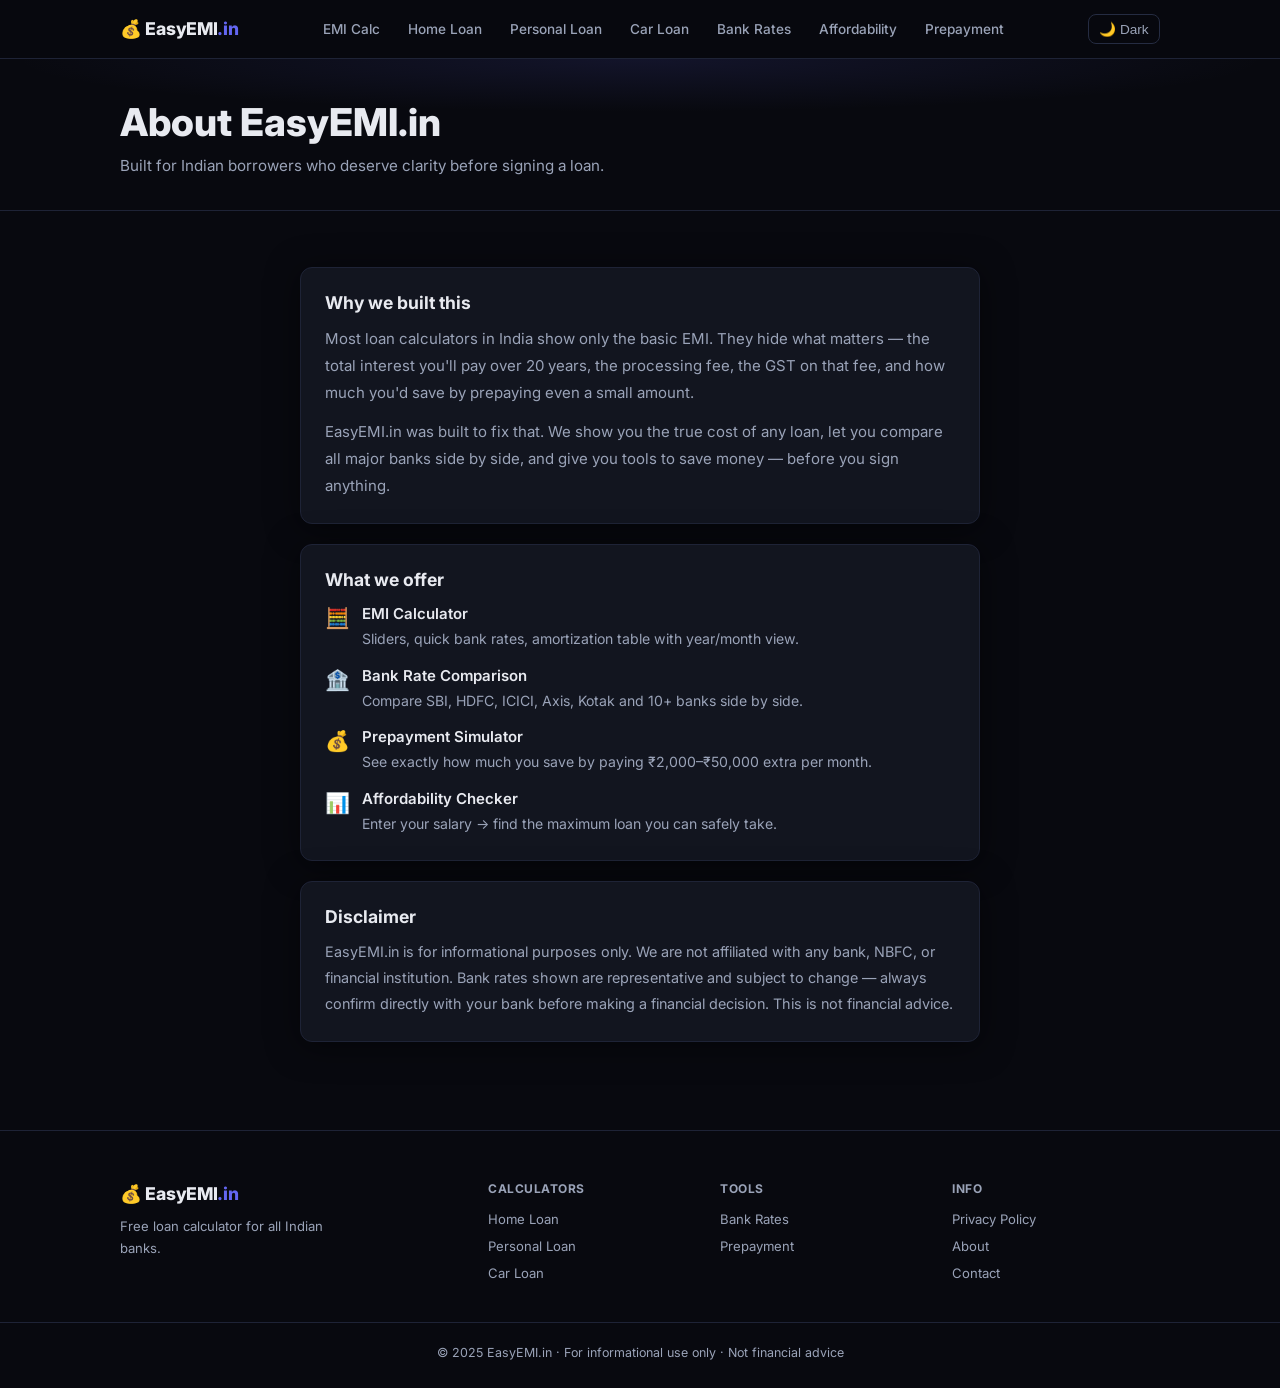
==== emi-site/about.html @ eaaf443a "Initial commit: Loan & EMI Calculator web project" ====
<!DOCTYPE html>
<html lang="en" data-theme="dark">
<head>
  <meta charset="UTF-8"/><meta name="viewport" content="width=device-width, initial-scale=1.0"/>
  <title>About EasyEMI.in – Free Loan EMI Calculator India</title>
  <meta name="description" content="About EasyEMI.in — India's most complete free loan EMI calculator. Compare all bank rates, calculate prepayment savings and check loan affordability."/>
  <link rel="preconnect" href="https://fonts.googleapis.com"/>
  <link href="https://fonts.googleapis.com/css2?family=Inter:wght@400;500;600;700;800&family=JetBrains+Mono:wght@500;600&display=swap" rel="stylesheet"/>
  <link rel="stylesheet" href="style.css"/>
</head>
<body>
<header class="header">
  <div class="container header-inner">
    <a href="index.html" class="logo">💰 EasyEMI<span>.in</span></a>
    <nav class="nav" id="nav">
      <a href="index.html">EMI Calc</a>
      <a href="pages/home-loan.html">Home Loan</a>
      <a href="pages/personal-loan.html">Personal Loan</a>
      <a href="pages/car-loan.html">Car Loan</a>
      <a href="pages/bank-compare.html">Bank Rates</a>
      <a href="pages/affordability.html">Affordability</a>
      <a href="pages/prepayment.html">Prepayment</a>
    </nav>
    <div class="header-right"><button class="theme-toggle" id="themeToggle" onclick="toggleTheme()">🌙 Dark</button><button class="hamburger" id="hamburger">☰</button></div>
  </div>
</header>

<div class="page-hero">
  <div class="container">
    <h1>About EasyEMI.in</h1>
    <p>Built for Indian borrowers who deserve clarity before signing a loan.</p>
  </div>
</div>

<section class="section">
  <div class="container" style="max-width:720px">

    <div class="card" style="margin-bottom:1.25rem">
      <h2 style="font-size:1.1rem;font-weight:700;margin-bottom:.75rem">Why we built this</h2>
      <p style="color:var(--text2);line-height:1.8">Most loan calculators in India show only the basic EMI. They hide what matters — the total interest you'll pay over 20 years, the processing fee, the GST on that fee, and how much you'd save by prepaying even a small amount.</p>
      <p style="color:var(--text2);line-height:1.8;margin-top:.75rem">EasyEMI.in was built to fix that. We show you the true cost of any loan, let you compare all major banks side by side, and give you tools to save money — before you sign anything.</p>
    </div>

    <div class="card" style="margin-bottom:1.25rem">
      <h2 style="font-size:1.1rem;font-weight:700;margin-bottom:.75rem">What we offer</h2>
      <div style="display:flex;flex-direction:column;gap:.75rem;margin-top:.5rem">
        <div style="display:flex;gap:.75rem;align-items:flex-start">
          <span style="font-size:1.25rem">🧮</span>
          <div><strong>EMI Calculator</strong><br/><span style="color:var(--text2);font-size:.88rem">Sliders, quick bank rates, amortization table with year/month view.</span></div>
        </div>
        <div style="display:flex;gap:.75rem;align-items:flex-start">
          <span style="font-size:1.25rem">🏦</span>
          <div><strong>Bank Rate Comparison</strong><br/><span style="color:var(--text2);font-size:.88rem">Compare SBI, HDFC, ICICI, Axis, Kotak and 10+ banks side by side.</span></div>
        </div>
        <div style="display:flex;gap:.75rem;align-items:flex-start">
          <span style="font-size:1.25rem">💰</span>
          <div><strong>Prepayment Simulator</strong><br/><span style="color:var(--text2);font-size:.88rem">See exactly how much you save by paying ₹2,000–₹50,000 extra per month.</span></div>
        </div>
        <div style="display:flex;gap:.75rem;align-items:flex-start">
          <span style="font-size:1.25rem">📊</span>
          <div><strong>Affordability Checker</strong><br/><span style="color:var(--text2);font-size:.88rem">Enter your salary → find the maximum loan you can safely take.</span></div>
        </div>
      </div>
    </div>

    <div class="card">
      <h2 style="font-size:1.1rem;font-weight:700;margin-bottom:.75rem">Disclaimer</h2>
      <p style="color:var(--text2);line-height:1.8;font-size:.9rem">EasyEMI.in is for informational purposes only. We are not affiliated with any bank, NBFC, or financial institution. Bank rates shown are representative and subject to change — always confirm directly with your bank before making a financial decision. This is not financial advice.</p>
    </div>

  </div>
</section>

<footer class="footer">
  <div class="container footer-inner">
    <div class="footer-brand"><div class="logo">💰 EasyEMI<span>.in</span></div><p>Free loan calculator for all Indian banks.</p></div>
    <div class="footer-links">
      <div class="fl-col"><div class="fl-title">Calculators</div><a href="pages/home-loan.html">Home Loan</a><a href="pages/personal-loan.html">Personal Loan</a><a href="pages/car-loan.html">Car Loan</a></div>
      <div class="fl-col"><div class="fl-title">Tools</div><a href="pages/bank-compare.html">Bank Rates</a><a href="pages/prepayment.html">Prepayment</a></div>
      <div class="fl-col"><div class="fl-title">Info</div><a href="privacy.html">Privacy Policy</a><a href="about.html">About</a><a href="contact.html">Contact</a></div>
    </div>
  </div>
  <div class="footer-bottom"><p>© 2025 EasyEMI.in · For informational use only · Not financial advice</p></div>
</footer>
<script>document.getElementById('hamburger')?.addEventListener('click',()=>document.getElementById('nav')?.classList.toggle('open'));</script>
<script>
function toggleTheme(){const h=document.documentElement,b=document.getElementById("themeToggle");const d=h.getAttribute("data-theme")==="dark";h.setAttribute("data-theme",d?"light":"dark");if(b)b.textContent=d?"🌙 Dark":"☀️ Light";localStorage.setItem("theme",d?"light":"dark");}
(function(){const s=localStorage.getItem("theme")||"dark";document.documentElement.setAttribute("data-theme",s);const b=document.getElementById("themeToggle");if(b)b.textContent=s==="dark"?"🌙 Dark":"☀️ Light";})();
</script>
</body>
</html>
---- emi-site/style.css ----
/* ===== THEME TOKENS ===== */
:root {
  --accent:#6366f1;--accent2:#8b5cf6;--green:#10b981;--red:#f43f5e;--amber:#f59e0b;
  --mono:'JetBrains Mono',monospace;--font:'Inter',sans-serif;--r:12px;--r2:8px;
}
[data-theme="dark"]{
  --bg:#08090f;--bg2:#0e1018;--card:#12151f;--card2:#181c28;
  --border:#1e2336;--border2:#252c42;--text:#e8eaf0;--text2:#9aa3b8;
  --sh:0 4px 32px rgba(0,0,0,.5);--donut-hole:#12151f;
}
[data-theme="light"]{
  --bg:#f5f6fa;--bg2:#eef0f7;--card:#ffffff;--card2:#f0f2fb;
  --border:#dde1f0;--border2:#c8cee8;--text:#0f1117;--text2:#5a6282;
  --sh:0 4px 24px rgba(99,102,241,.08);--donut-hole:#ffffff;
}

/* ===== RESET ===== */
*,*::before,*::after{box-sizing:border-box;margin:0;padding:0}
html{scroll-behavior:smooth}
body{font-family:var(--font);background:var(--bg);color:var(--text);font-size:15px;line-height:1.65;-webkit-font-smoothing:antialiased;transition:background .2s,color .2s}
a{color:var(--accent);text-decoration:none}
a:hover{text-decoration:underline}
h1,h2,h3{line-height:1.2}
strong{font-weight:600}

/* ===== LAYOUT ===== */
.container{max-width:1080px;margin:0 auto;padding:0 1.25rem}
.section{padding:3.5rem 0}
.sh{font-size:1.6rem;font-weight:700;margin-bottom:1.75rem;background:linear-gradient(135deg,var(--text) 30%,var(--accent));-webkit-background-clip:text;-webkit-text-fill-color:transparent;background-clip:text}
.section-header{display:flex;align-items:center;justify-content:space-between;margin-bottom:1.25rem;flex-wrap:wrap;gap:.75rem}
.section-header h2{font-size:1.4rem;font-weight:700}

/* ===== HEADER ===== */
.header{position:sticky;top:0;z-index:200;background:rgba(8,9,15,.93);backdrop-filter:blur(16px);border-bottom:1px solid var(--border)}
[data-theme="light"] .header{background:rgba(245,246,250,.95)}
.header-inner{display:flex;align-items:center;justify-content:space-between;height:58px;gap:1rem}
.logo{font-size:1.1rem;font-weight:800;color:var(--text);letter-spacing:-.3px}
.logo span{color:var(--accent)}
.nav{display:flex;gap:.25rem}
.nav a{padding:.4rem .75rem;border-radius:var(--r2);font-size:.85rem;font-weight:500;color:var(--text2);transition:all .2s}
.nav a:hover,.nav a.active{background:rgba(99,102,241,.15);color:var(--accent);text-decoration:none}
.header-right{display:flex;align-items:center;gap:.5rem}
.hamburger{display:none;background:none;border:1px solid var(--border2);color:var(--text);padding:.35rem .6rem;border-radius:var(--r2);cursor:pointer;font-size:1rem}

/* THEME TOGGLE */
.theme-toggle{background:none;border:1px solid var(--border2);color:var(--text2);padding:.35rem .65rem;border-radius:var(--r2);cursor:pointer;font-size:.85rem;transition:all .2s;display:flex;align-items:center;gap:.35rem;white-space:nowrap}
.theme-toggle:hover{border-color:var(--accent);color:var(--accent)}

@media(max-width:820px){
  .nav{display:none;position:absolute;top:58px;left:0;right:0;background:var(--bg2);border-bottom:1px solid var(--border);flex-direction:column;padding:.75rem 1rem;gap:.25rem}
  .nav.open{display:flex}
  .hamburger{display:block}
}

/* ===== HERO ===== */
.hero{padding:3.5rem 0 2.5rem;text-align:center;background:radial-gradient(ellipse 80% 60% at 50% -10%,rgba(99,102,241,.18) 0%,transparent 65%)}
.hero-badge{display:inline-block;background:rgba(99,102,241,.15);border:1px solid rgba(99,102,241,.3);color:var(--accent);font-size:.78rem;font-weight:600;padding:.3rem .85rem;border-radius:99px;margin-bottom:1rem;letter-spacing:.5px}
.hero h1{font-size:clamp(2rem,5vw,3.2rem);font-weight:800;letter-spacing:-.5px;margin-bottom:.75rem}
.hero-sub{color:var(--text2);font-size:1.05rem;max-width:560px;margin:0 auto 1.75rem}
.hero-stats{display:flex;justify-content:center;gap:2.5rem;flex-wrap:wrap}
.stat{display:flex;flex-direction:column;align-items:center}
.stat-n{font-size:1.6rem;font-weight:800;background:linear-gradient(135deg,var(--accent),var(--accent2));-webkit-background-clip:text;-webkit-text-fill-color:transparent;background-clip:text}
.stat-l{font-size:.78rem;color:var(--text2)}

/* ===== AD SLOTS ===== */
/* 
  AD SIZE STRATEGY:
  - Leaderboard 728×90  → top of page (highest viewability, best CPM)
  - Large Rectangle 336×280 → mid-content (best CTR of all sizes per Google)
  - Half Page 300×600   → sidebar / between sections (premium, 2x CPM)
  - Mobile Banner 320×50 → mobile top (swap leaderboard on small screens)
  All set to responsive so Google auto-picks best fitting unit.
*/
.ad-slot{background:var(--card);border:1px dashed var(--border2);border-radius:var(--r);text-align:center;color:var(--text2);font-size:.75rem;display:flex;align-items:center;justify-content:center;margin:1.5rem 0;overflow:hidden;position:relative}
.ad-slot::before{content:attr(data-label);position:absolute;top:4px;left:8px;font-size:.65rem;opacity:.5;text-transform:uppercase;letter-spacing:.4px}

/* Leaderboard – page top, high CPM */
.ad-leaderboard{min-height:90px;max-width:728px;margin-left:auto;margin-right:auto}
@media(max-width:768px){.ad-leaderboard{min-height:50px}} /* auto-swaps to mobile banner */

/* Large Rectangle – mid content, best CTR */
.ad-rect{min-height:280px;max-width:336px;margin-left:auto;margin-right:auto}

/* Half Page – between sections, premium */
.ad-half{min-height:600px;max-width:300px;margin-left:auto;margin-right:auto}

/* Banner – lightweight, low interrupt */
.ad-banner{min-height:90px;}

/* ===== CARD ===== */
.card{background:var(--card);border:1px solid var(--border);border-radius:var(--r);padding:1.5rem;box-shadow:var(--sh)}

/* ===== CALCULATOR ===== */
.calc-wrap{display:grid;grid-template-columns:1fr 1fr;gap:1.5rem;align-items:start}
@media(max-width:760px){.calc-wrap{grid-template-columns:1fr}}

/* TABS */
.card-tabs{display:flex;gap:.5rem;margin-bottom:1.5rem;flex-wrap:wrap}
.tab{flex:1;min-width:70px;padding:.45rem .5rem;border:1px solid var(--border2);border-radius:var(--r2);background:transparent;color:var(--text2);font-size:.82rem;font-weight:500;cursor:pointer;transition:all .2s;font-family:var(--font)}
.tab:hover{border-color:var(--accent);color:var(--accent)}
.tab.active{background:rgba(99,102,241,.18);border-color:var(--accent);color:var(--accent);font-weight:600}

/* FIELDS */
.field{margin-bottom:1.25rem}
.field-header{display:flex;justify-content:space-between;align-items:center;margin-bottom:.5rem}
.field-header label{font-size:.8rem;font-weight:600;color:var(--text2);text-transform:uppercase;letter-spacing:.4px}
.field-val{font-family:var(--mono);font-size:.95rem;font-weight:600;color:var(--text);background:rgba(99,102,241,.1);padding:.2rem .6rem;border-radius:6px}
input[type=range]{width:100%;accent-color:var(--accent);height:4px;cursor:pointer;margin:.25rem 0}
.range-ends{display:flex;justify-content:space-between;font-size:.72rem;color:var(--text2);margin-bottom:.4rem}
input[type=number]{width:100%;background:var(--bg2);border:1px solid var(--border2);border-radius:var(--r2);color:var(--text);padding:.55rem .85rem;font-size:.95rem;font-weight:600;font-family:var(--mono);transition:border-color .2s;margin-top:.3rem}
input[type=number]:focus{outline:none;border-color:var(--accent)}
.tenure-toggle{display:flex;gap:.5rem;margin:.5rem 0 .3rem}
.ttog{padding:.3rem .75rem;border:1px solid var(--border2);border-radius:var(--r2);background:transparent;color:var(--text2);font-size:.8rem;cursor:pointer;font-family:var(--font);transition:all .2s}
.ttog.active{background:rgba(99,102,241,.18);border-color:var(--accent);color:var(--accent)}

/* QUICK RATES */
.quick-rates{margin-top:1rem;padding-top:1rem;border-top:1px solid var(--border)}
.qr-label{font-size:.75rem;color:var(--text2);margin-bottom:.5rem;font-weight:600;text-transform:uppercase;letter-spacing:.4px}
.qr-chips{display:flex;flex-wrap:wrap;gap:.4rem}
.chip{padding:.28rem .7rem;background:var(--bg2);border:1px solid var(--border2);border-radius:99px;font-size:.75rem;font-weight:600;cursor:pointer;color:var(--text2);transition:all .18s}
.chip:hover{border-color:var(--accent);color:var(--accent);background:rgba(99,102,241,.1)}

/* RESULTS */
.result-card{display:flex;flex-direction:column;gap:1.25rem}
.emi-hero{text-align:center;padding:.5rem 0}
.emi-label{font-size:.78rem;color:var(--text2);text-transform:uppercase;letter-spacing:.5px;margin-bottom:.4rem}
.emi-val{font-family:var(--mono);font-size:2.4rem;font-weight:700;background:linear-gradient(135deg,var(--accent),var(--accent2));-webkit-background-clip:text;-webkit-text-fill-color:transparent;background-clip:text;line-height:1}

/* DONUT */
.donut-row{display:flex;align-items:center;justify-content:center;gap:1.5rem;flex-wrap:wrap}
.donut-legend{display:flex;flex-direction:column;gap:.6rem}
.dl-item{display:flex;align-items:center;gap:.5rem;font-size:.82rem;color:var(--text2)}
.dl-item strong{font-family:var(--mono);color:var(--text);margin-left:auto;min-width:80px;text-align:right}
.dl-dot{width:10px;height:10px;border-radius:50%;flex-shrink:0}

/* RESULT GRID */
.res-grid{display:grid;grid-template-columns:1fr 1fr;gap:.75rem}
.res-box{background:var(--bg2);border:1px solid var(--border);border-radius:var(--r2);padding:.85rem 1rem}
.res-box.highlight{background:rgba(99,102,241,.1);border-color:rgba(99,102,241,.35)}
.rb-label{font-size:.72rem;color:var(--text2);text-transform:uppercase;letter-spacing:.4px;margin-bottom:.25rem}
.rb-val{font-family:var(--mono);font-size:.95rem;font-weight:700}
.rb-val.red{color:var(--red)}
.rb-val.amber{color:var(--amber)}

/* INSIGHT */
.insight-box{background:rgba(16,185,129,.08);border:1px solid rgba(16,185,129,.25);border-radius:var(--r2);padding:.85rem 1rem;font-size:.85rem;color:var(--green);min-height:40px}

/* ACTION BTNS */
.action-btns{display:grid;grid-template-columns:1fr 1fr;gap:.75rem}
.btn-sec{padding:.6rem;border:1px solid var(--border2);border-radius:var(--r2);background:transparent;color:var(--text2);font-size:.82rem;font-weight:600;cursor:pointer;font-family:var(--font);transition:all .2s}
.btn-sec:hover{border-color:var(--accent);color:var(--accent);background:rgba(99,102,241,.08)}
.btn-pri{padding:.75rem 1.5rem;border:none;border-radius:var(--r2);background:linear-gradient(135deg,var(--accent),var(--accent2));color:#fff;font-size:.95rem;font-weight:700;cursor:pointer;font-family:var(--font);transition:opacity .2s,transform .1s;width:100%}
.btn-pri:hover{opacity:.9;transform:translateY(-1px)}

/* VIEW TOGGLE */
.view-toggle,.vtog-group{display:flex;gap:.35rem}
.vtog{padding:.35rem .85rem;border:1px solid var(--border2);border-radius:var(--r2);background:transparent;color:var(--text2);font-size:.82rem;cursor:pointer;font-family:var(--font);transition:all .18s}
.vtog.active{background:rgba(99,102,241,.18);border-color:var(--accent);color:var(--accent)}

/* TABLE */
.table-card{padding:0;overflow:hidden}
.table-scroll{overflow-x:auto}
table{width:100%;border-collapse:collapse;font-size:.85rem}
thead tr{background:var(--card2)}
th,td{padding:.7rem 1rem;text-align:right;border-bottom:1px solid var(--border)}
th{font-size:.75rem;font-weight:600;color:var(--text2);text-transform:uppercase;letter-spacing:.4px}
td:first-child,th:first-child{text-align:left}
tbody tr:hover{background:rgba(99,102,241,.04)}
tbody tr:last-child td{border-bottom:none}
.empty-msg{text-align:center;color:var(--text2);padding:2rem}
.progress-cell{width:120px}
.progress-bar-wrap{display:flex;align-items:center;gap:.5rem}
.progress-bar{height:6px;border-radius:99px;background:linear-gradient(90deg,var(--accent),var(--accent2));min-width:4px}
.progress-bg{flex:1;height:6px;background:var(--border2);border-radius:99px}

/* LOAN CARDS */
.loan-cards{display:grid;grid-template-columns:repeat(auto-fill,minmax(160px,1fr));gap:1rem}
.loan-card{background:var(--card);border:1px solid var(--border);border-radius:var(--r);padding:1.25rem 1rem;text-align:center;transition:all .25s;text-decoration:none;color:var(--text)}
.loan-card:hover{border-color:var(--accent);transform:translateY(-3px);text-decoration:none;background:var(--card2)}
.lc-icon{font-size:1.75rem;margin-bottom:.5rem}
.lc-name{font-weight:700;font-size:.9rem;margin-bottom:.3rem}
.lc-rate{font-size:.75rem;color:var(--text2)}

/* FEATURE GRID */
.feat-section{background:var(--bg2);border-top:1px solid var(--border);border-bottom:1px solid var(--border)}
.feat-grid{display:grid;grid-template-columns:repeat(auto-fill,minmax(280px,1fr));gap:1.25rem}
.feat-card{background:var(--card);border:1px solid var(--border);border-radius:var(--r);padding:1.5rem;transition:border-color .2s}
.feat-card:hover{border-color:var(--accent)}
.feat-icon{font-size:1.75rem;margin-bottom:.75rem}
.feat-card h3{font-size:1rem;font-weight:700;margin-bottom:.4rem}
.feat-card p{font-size:.85rem;color:var(--text2);line-height:1.6}

/* FAQ */
.faq{display:flex;flex-direction:column;gap:.6rem}
.faq-item{background:var(--card);border:1px solid var(--border);border-radius:var(--r);overflow:hidden}
.faq-item summary{padding:1rem 1.25rem;font-weight:600;cursor:pointer;list-style:none;display:flex;justify-content:space-between;align-items:center;font-size:.92rem}
.faq-item summary::-webkit-details-marker{display:none}
.faq-item summary::after{content:'+';font-size:1.2rem;color:var(--accent);flex-shrink:0}
.faq-item[open] summary::after{content:'−'}
.faq-item p{padding:.25rem 1.25rem 1rem;color:var(--text2);font-size:.88rem;line-height:1.7}

/* FOOTER */
.footer{border-top:1px solid var(--border);padding:3rem 0 1.5rem;margin-top:2rem}
.footer-inner{display:grid;grid-template-columns:1fr 2fr;gap:2rem;margin-bottom:2rem}
.footer-brand p{color:var(--text2);font-size:.82rem;margin-top:.5rem;max-width:240px}
.footer-links{display:grid;grid-template-columns:repeat(3,1fr);gap:1.5rem}
.fl-title{font-size:.75rem;font-weight:700;text-transform:uppercase;letter-spacing:.5px;color:var(--text2);margin-bottom:.6rem}
.fl-col a{display:block;color:var(--text2);font-size:.82rem;margin-bottom:.35rem;transition:color .2s}
.fl-col a:hover{color:var(--accent);text-decoration:none}
.footer-bottom{border-top:1px solid var(--border);padding-top:1.25rem;text-align:center}
.footer-bottom p{color:var(--text2);font-size:.78rem}
@media(max-width:640px){.footer-inner{grid-template-columns:1fr}.footer-links{grid-template-columns:1fr 1fr}}

/* PAGE HERO */
.page-hero{padding:2.5rem 0 2rem;border-bottom:1px solid var(--border);background:radial-gradient(ellipse 70% 50% at 50% 0%,rgba(99,102,241,.12) 0%,transparent 70%)}
.page-hero h1{font-size:clamp(1.6rem,4vw,2.4rem);font-weight:800;margin-bottom:.5rem}
.page-hero p{color:var(--text2);font-size:.95rem;max-width:560px}

/* COMPARE TABLE */
.cmp-table-wrap{overflow-x:auto}
.cmp-table{width:100%;border-collapse:collapse;font-size:.85rem}
.cmp-table th,.cmp-table td{padding:.75rem 1rem;border-bottom:1px solid var(--border);text-align:right}
.cmp-table th:first-child,.cmp-table td:first-child{text-align:left;font-weight:600}
.cmp-table th{background:var(--card2);font-size:.75rem;color:var(--text2);text-transform:uppercase;letter-spacing:.4px}
.cmp-table .best{color:var(--green);font-weight:700}
.cmp-table .worst{color:var(--red)}
.cmp-table .winner-row{background:rgba(16,185,129,.05)}
.bank-badge{display:inline-flex;align-items:center;gap:.35rem;font-size:.82rem}
.bank-dot{width:8px;height:8px;border-radius:50%;flex-shrink:0}

/* AFFORDABILITY */
.afford-grid{display:grid;grid-template-columns:1fr 1fr;gap:1.5rem}
@media(max-width:680px){.afford-grid{grid-template-columns:1fr}}
.meter-bar{height:20px;background:var(--border2);border-radius:99px;overflow:hidden;margin:.5rem 0}
.meter-fill{height:100%;border-radius:99px;transition:width .4s}
.meter-safe{background:linear-gradient(90deg,var(--green),#34d399)}
.meter-warn{background:linear-gradient(90deg,var(--amber),#fbbf24)}
.meter-danger{background:linear-gradient(90deg,var(--red),#fb7185)}

/* PREPAYMENT */
.pp-result{background:rgba(16,185,129,.08);border:1px solid rgba(16,185,129,.25);border-radius:var(--r);padding:1.5rem;margin-top:1rem}
.pp-big{font-family:var(--mono);font-size:2rem;font-weight:700;color:var(--green)}
.pp-sub{color:var(--text2);font-size:.85rem;margin-top:.3rem}
.pp-grid{display:grid;grid-template-columns:repeat(3,1fr);gap:.75rem;margin-top:1rem}
@media(max-width:540px){.pp-grid{grid-template-columns:1fr}}

/* BANK PAGE */
.bank-grid{display:grid;grid-template-columns:repeat(auto-fill,minmax(220px,1fr));gap:1rem}
.bank-card{background:var(--card);border:1px solid var(--border);border-radius:var(--r);padding:1.25rem;cursor:pointer;transition:all .2s}
.bank-card:hover,.bank-card.selected{border-color:var(--accent);background:rgba(99,102,241,.07)}
.bank-card.selected{border-width:2px}
.bank-name{font-weight:700;font-size:.95rem;margin-bottom:.25rem}
.bank-rate{font-family:var(--mono);font-size:1.1rem;font-weight:700;color:var(--accent)}
.bank-type{font-size:.75rem;color:var(--text2);margin-top:.2rem}

/* ANIMATIONS */
@keyframes fadeUp{from{opacity:0;transform:translateY(10px)}to{opacity:1;transform:translateY(0)}}
.result-card{animation:fadeUp .3s ease}
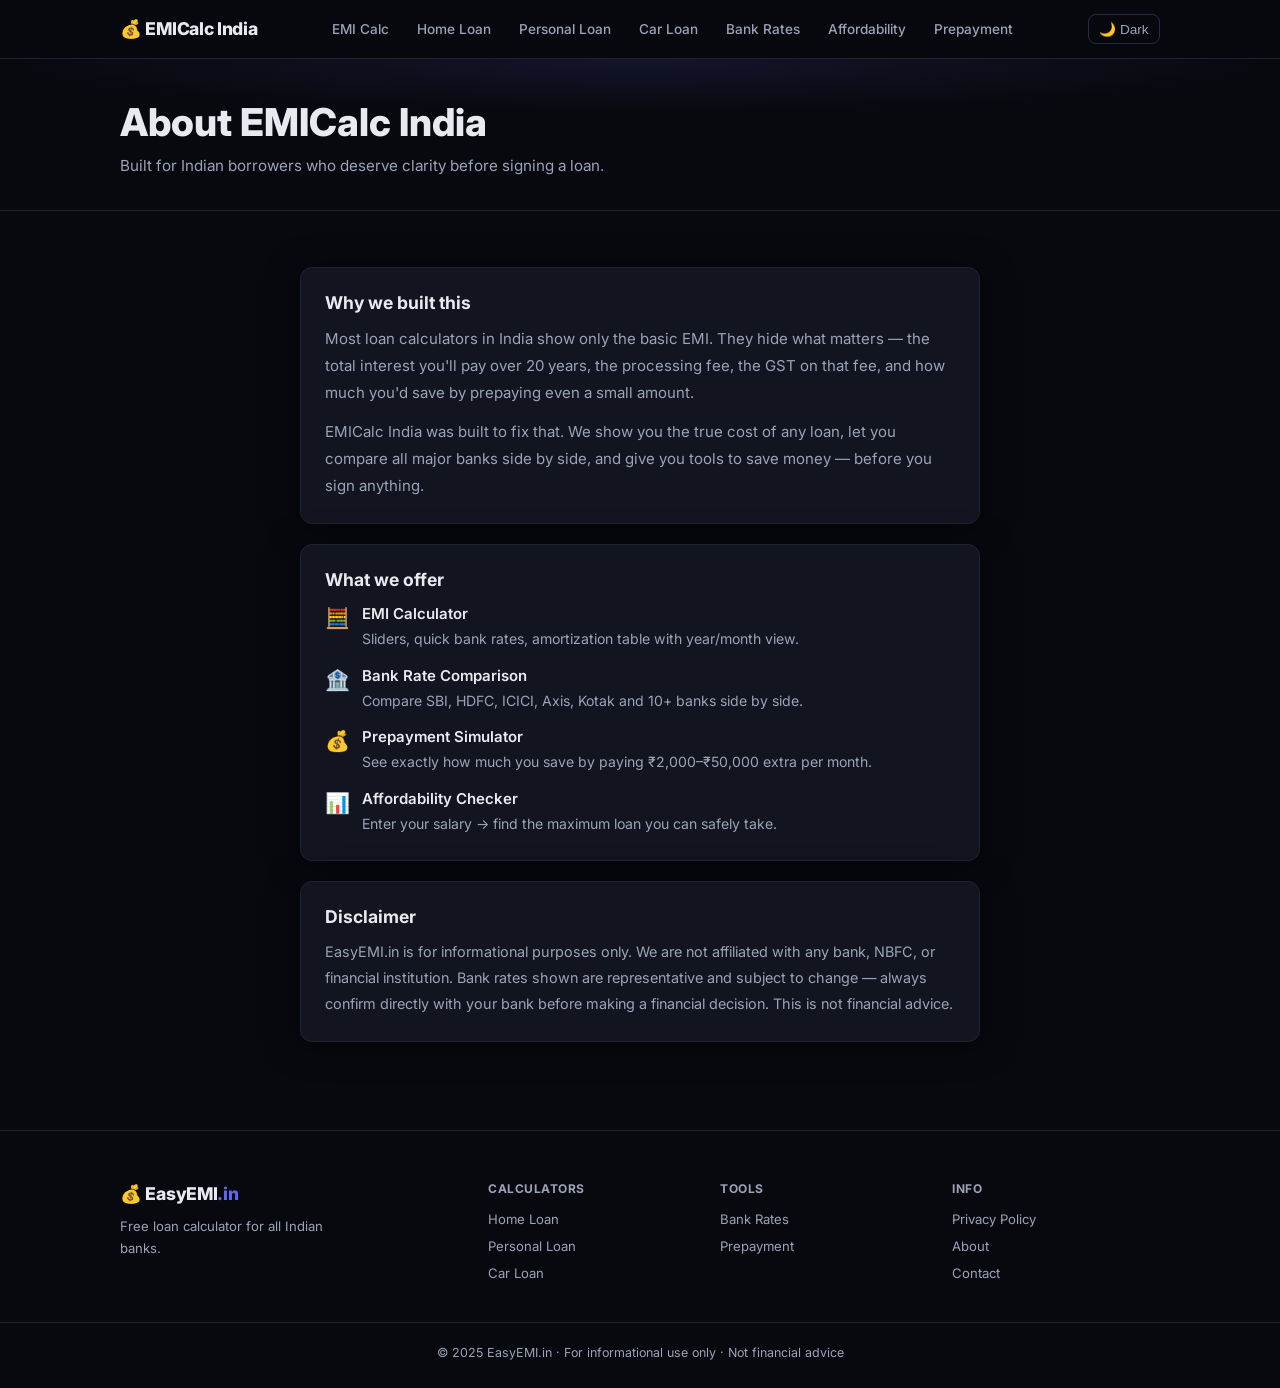
==== commit a4c63a25: "Update brand name from EasyEMI to EMICalc India and refresh titles to 2026" ====
--- a/emi-site/about.html
+++ b/emi-site/about.html
@@ -2,7 +2,7 @@
 <html lang="en" data-theme="dark">
 <head>
   <meta charset="UTF-8"/><meta name="viewport" content="width=device-width, initial-scale=1.0"/>
-  <title>About EasyEMI.in – Free Loan EMI Calculator India</title>
+  <title>About EMICalc India – Free Loan EMI Calculator India</title>
   <meta name="description" content="About EasyEMI.in — India's most complete free loan EMI calculator. Compare all bank rates, calculate prepayment savings and check loan affordability."/>
   <link rel="preconnect" href="https://fonts.googleapis.com"/>
   <link href="https://fonts.googleapis.com/css2?family=Inter:wght@400;500;600;700;800&family=JetBrains+Mono:wght@500;600&display=swap" rel="stylesheet"/>
@@ -11,7 +11,7 @@
 <body>
 <header class="header">
   <div class="container header-inner">
-    <a href="index.html" class="logo">💰 EasyEMI<span>.in</span></a>
+    <a href="index.html" class="logo">💰 EMICalc India</a>
     <nav class="nav" id="nav">
       <a href="index.html">EMI Calc</a>
       <a href="pages/home-loan.html">Home Loan</a>
@@ -27,7 +27,7 @@
 
 <div class="page-hero">
   <div class="container">
-    <h1>About EasyEMI.in</h1>
+    <h1>About EMICalc India</h1>
     <p>Built for Indian borrowers who deserve clarity before signing a loan.</p>
   </div>
 </div>
@@ -38,7 +38,7 @@
     <div class="card" style="margin-bottom:1.25rem">
       <h2 style="font-size:1.1rem;font-weight:700;margin-bottom:.75rem">Why we built this</h2>
       <p style="color:var(--text2);line-height:1.8">Most loan calculators in India show only the basic EMI. They hide what matters — the total interest you'll pay over 20 years, the processing fee, the GST on that fee, and how much you'd save by prepaying even a small amount.</p>
-      <p style="color:var(--text2);line-height:1.8;margin-top:.75rem">EasyEMI.in was built to fix that. We show you the true cost of any loan, let you compare all major banks side by side, and give you tools to save money — before you sign anything.</p>
+      <p style="color:var(--text2);line-height:1.8;margin-top:.75rem">EMICalc India was built to fix that. We show you the true cost of any loan, let you compare all major banks side by side, and give you tools to save money — before you sign anything.</p>
     </div>
 
     <div class="card" style="margin-bottom:1.25rem">
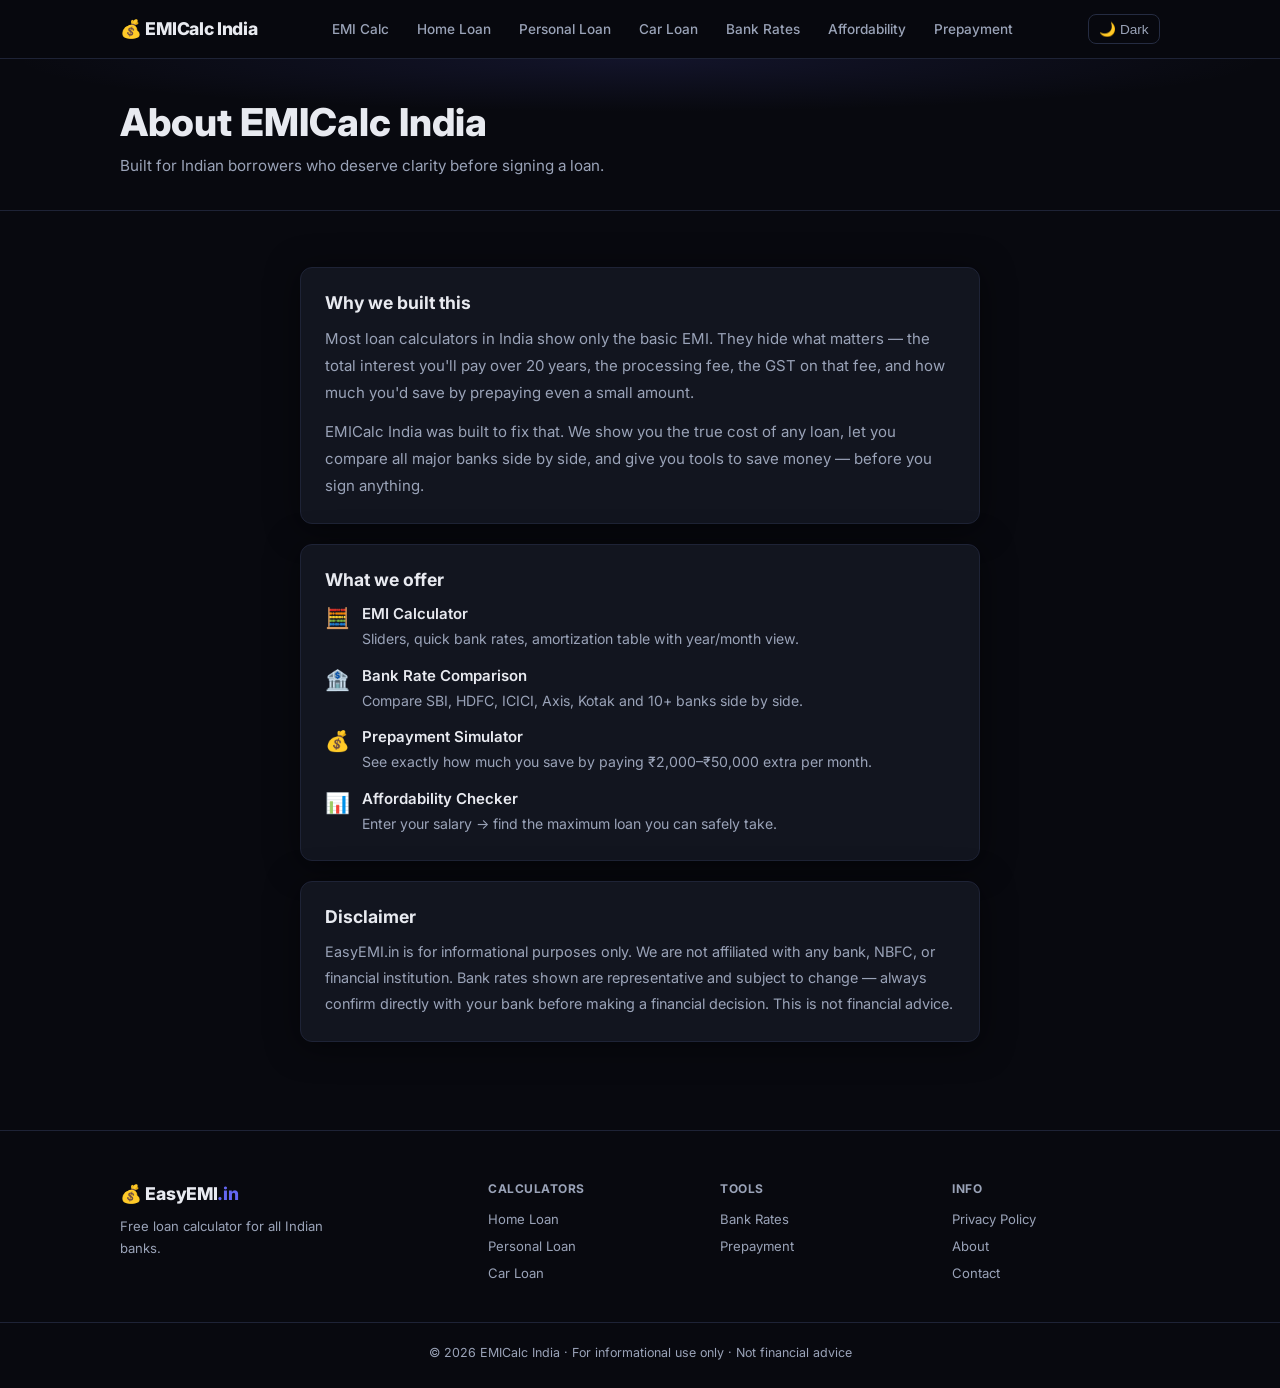
==== commit 9e2501e2: "Remove all remaining EasyEMI.in references from footers and update copyright to 2026" ====
--- a/emi-site/about.html
+++ b/emi-site/about.html
@@ -80,7 +80,7 @@
       <div class="fl-col"><div class="fl-title">Info</div><a href="privacy.html">Privacy Policy</a><a href="about.html">About</a><a href="contact.html">Contact</a></div>
     </div>
   </div>
-  <div class="footer-bottom"><p>© 2025 EasyEMI.in · For informational use only · Not financial advice</p></div>
+  <div class="footer-bottom"><p>© 2026 EMICalc India · For informational use only · Not financial advice</p></div>
 </footer>
 <script>document.getElementById('hamburger')?.addEventListener('click',()=>document.getElementById('nav')?.classList.toggle('open'));</script>
 <script>
